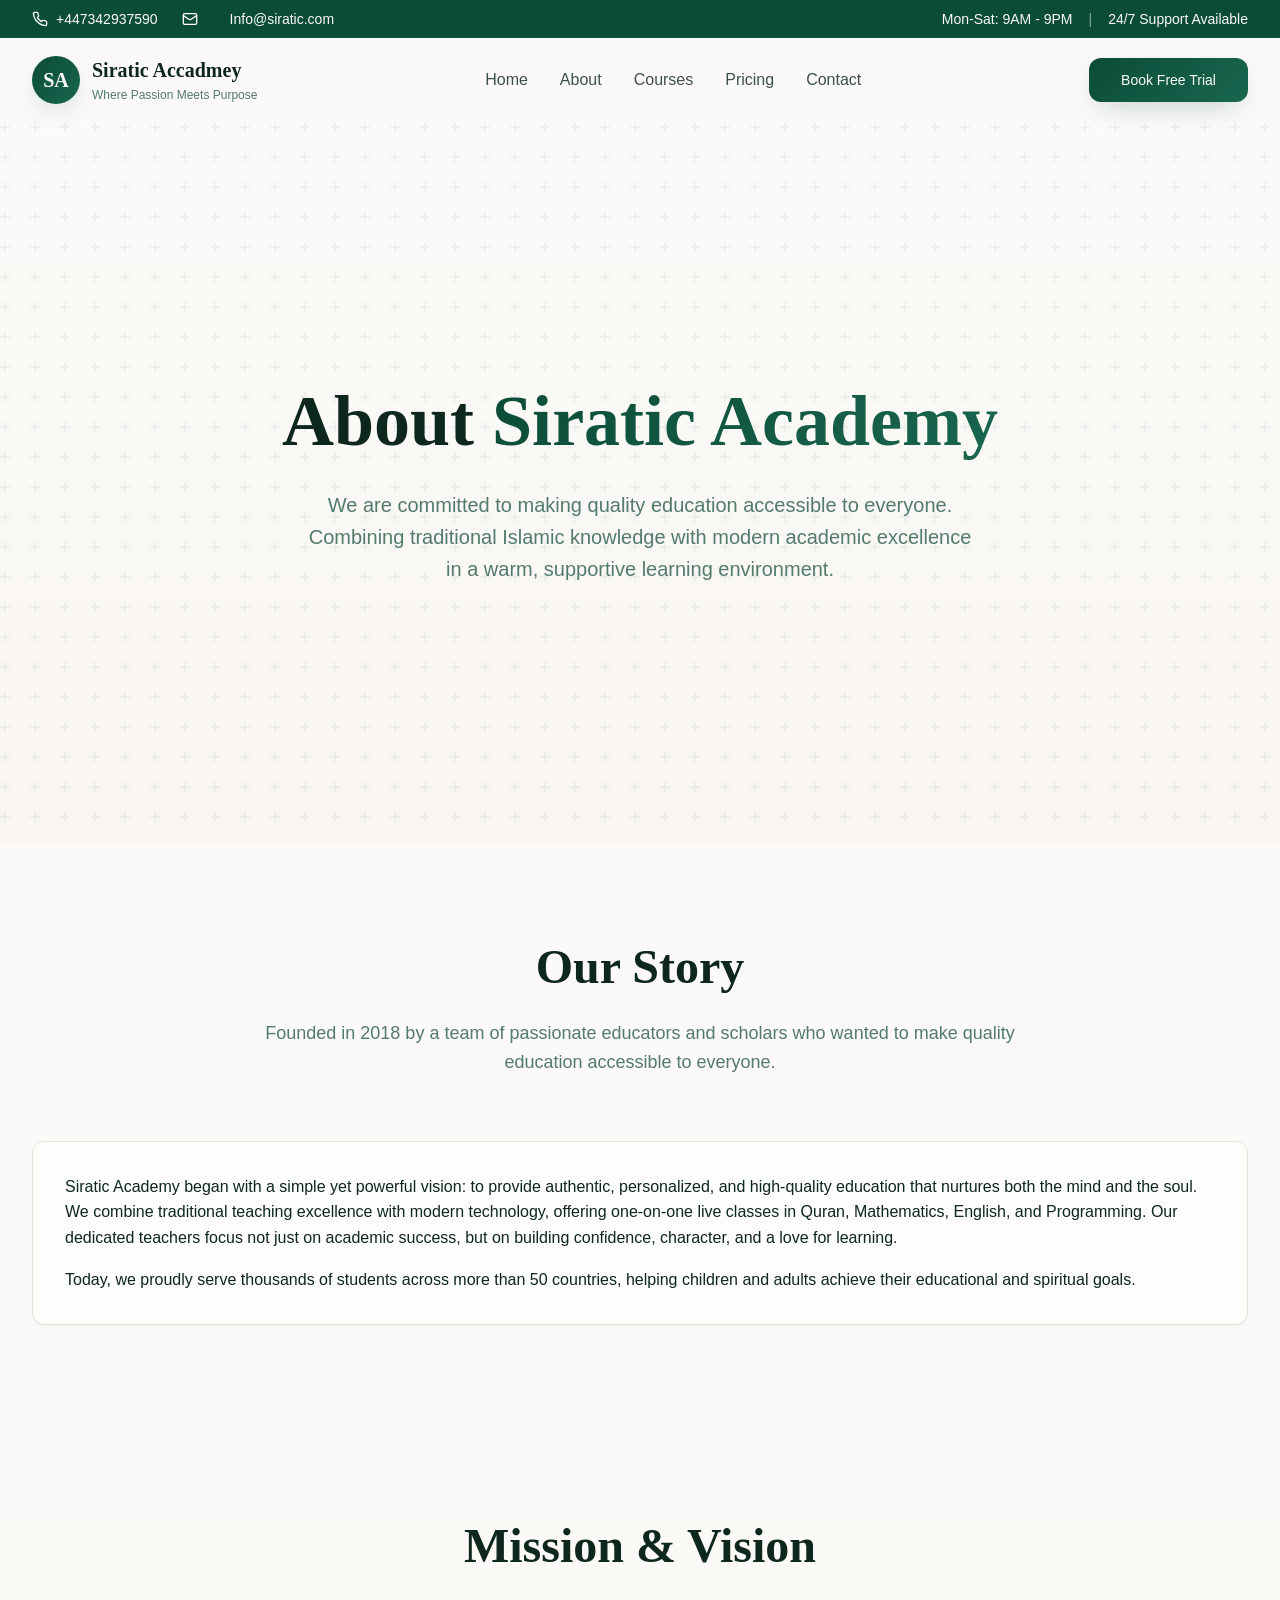
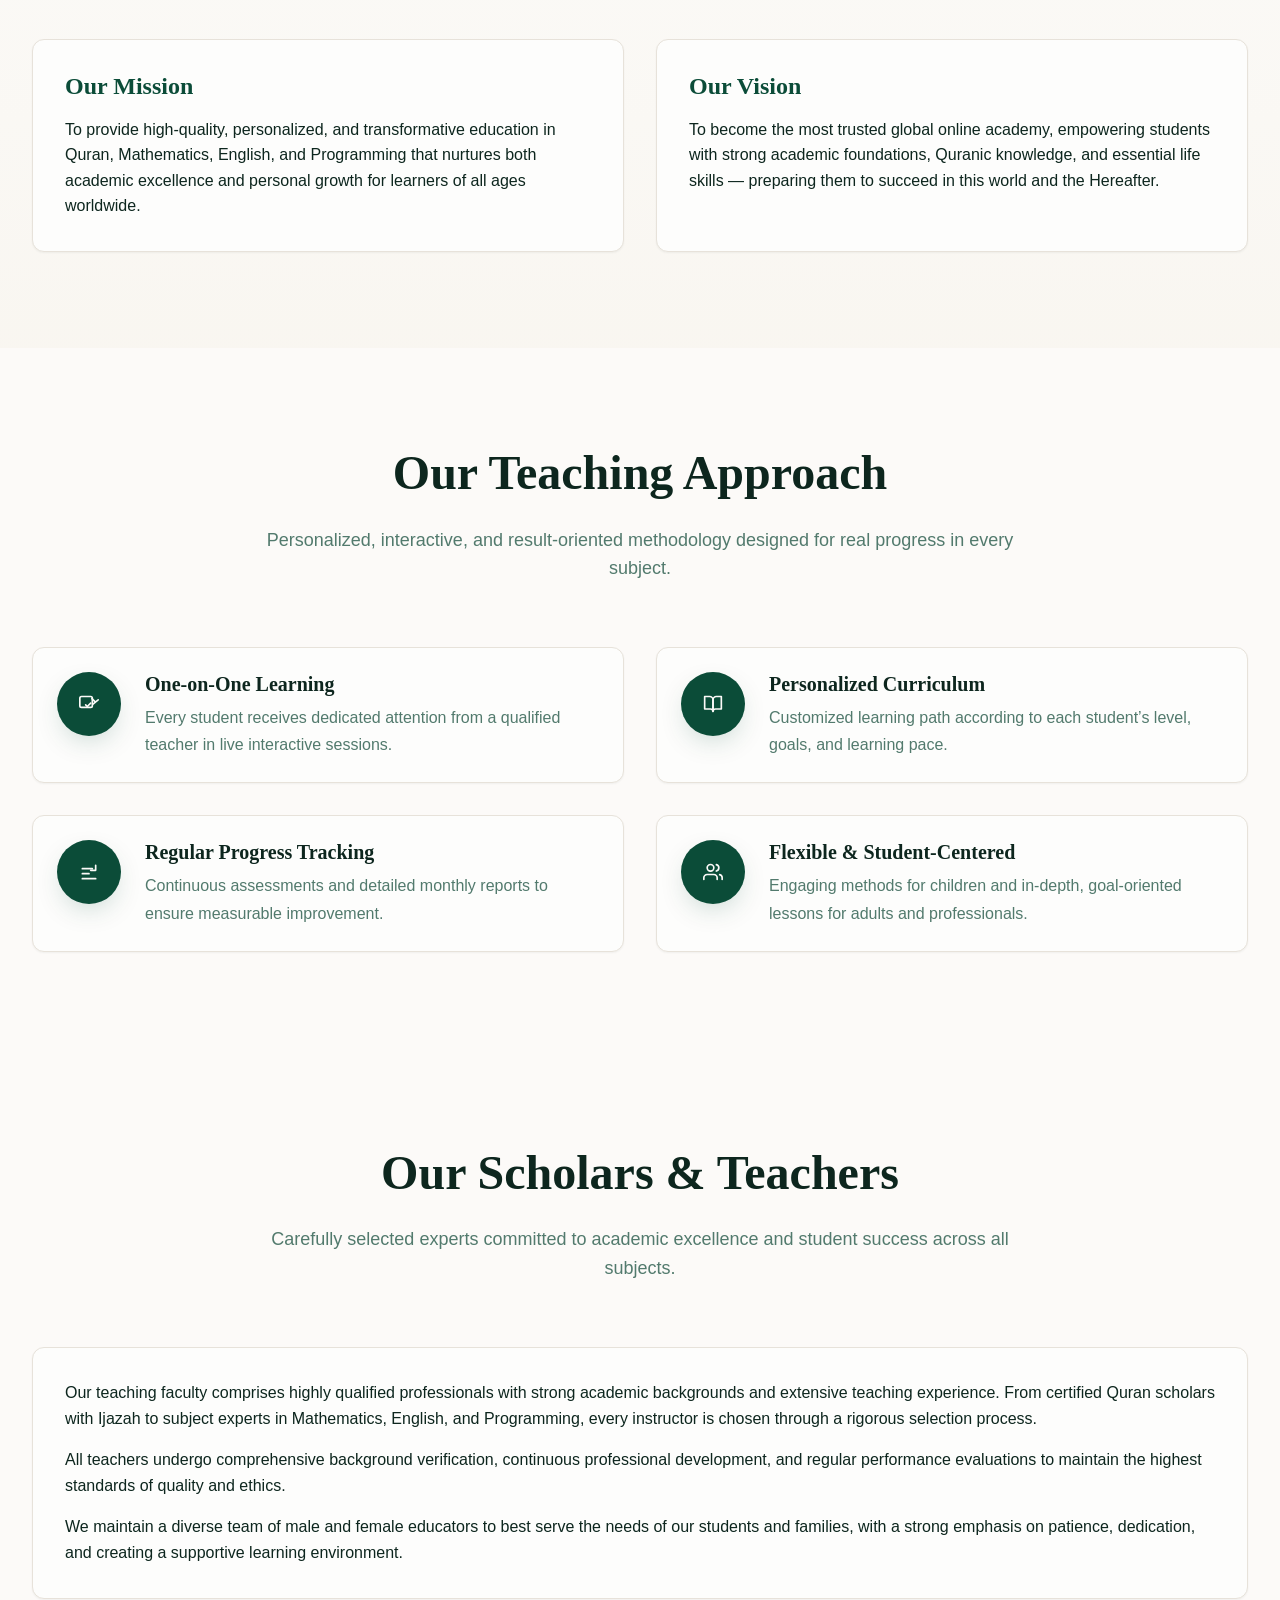
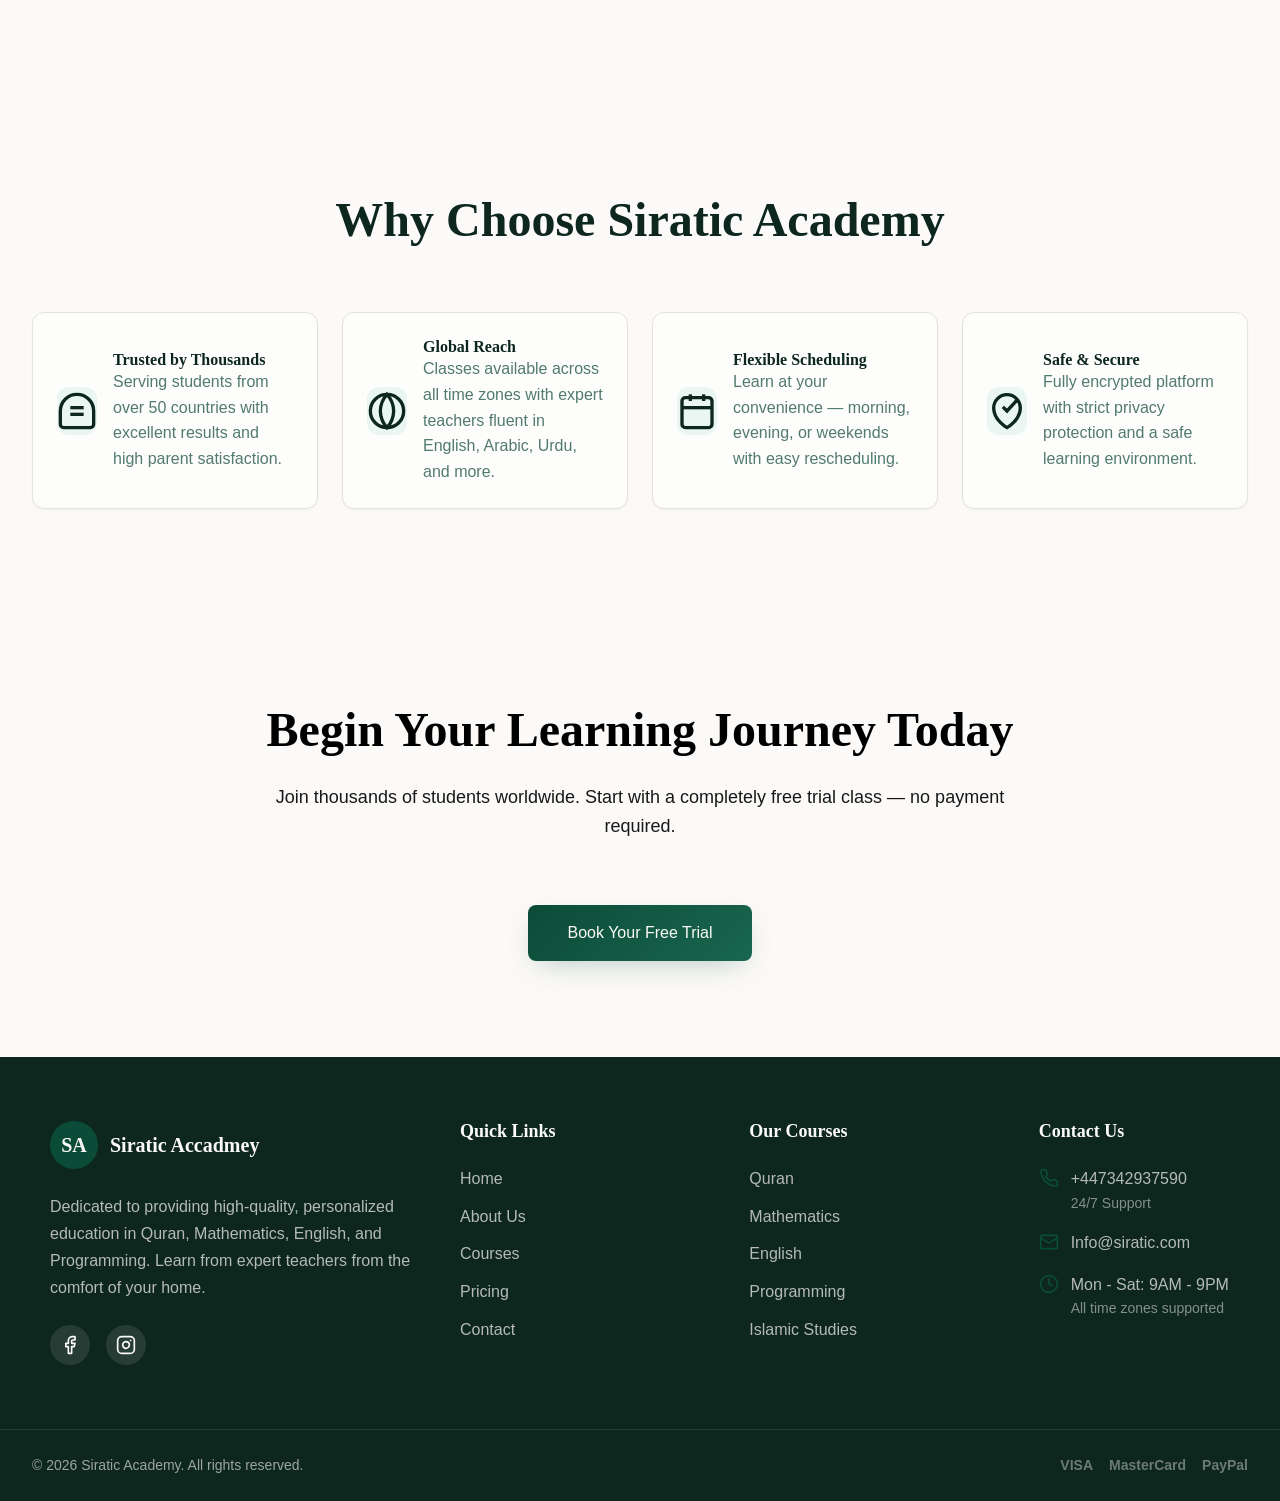
==== about.html @ cb0c3521 "Initial commit" ====
<!DOCTYPE html>
<html lang="en">

<head>
    <meta charset="UTF-8">
    <meta name="viewport" content="width=device-width, initial-scale=1.0">
    <title>About Us | Siratic Accadmey</title>
    <link rel="stylesheet" href="about.css">

    <!-- Google Fonts -->
    <link rel="preconnect" href="https://fonts.googleapis.com">
    <link rel="preconnect" href="https://fonts.gstatic.com" crossorigin>
    <link
        href="https://docs.google.com/forms/d/e/1FAIpQLSeA-UKHAkYyTyXwfdRo8a-2aaSMBLHVdf6XO2WjqPoiwn7AAw/viewform?usp=header"
        rel="stylesheet">
    <link rel="icon" href="assets/lo.png">



</head>

<body>
    <!-- =============================================
       TOP BAR
       ============================================= -->
    <div class="top-bar">
        <div class="container top-bar__inner">
            <div class="top-bar__contact">
                <a href="+447342937590" class="top-bar__link">
                    <svg xmlns="http://www.w3.org/2000/svg" width="16" height="16" viewBox="0 0 24 24" fill="none"
                        stroke="currentColor" stroke-width="2" stroke-linecap="round" stroke-linejoin="round">
                        <path
                            d="M22 16.92v3a2 2 0 0 1-2.18 2 19.79 19.79 0 0 1-8.63-3.07 19.5 19.5 0 0 1-6-6 19.79 19.79 0 0 1-3.07-8.67A2 2 0 0 1 4.11 2h3a2 2 0 0 1 2 1.72 12.84 12.84 0 0 0 .7 2.81 2 2 0 0 1-.45 2.11L8.09 9.91a16 16 0 0 0 6 6l1.27-1.27a2 2 0 0 1 2.11-.45 12.84 12.84 0 0 0 2.81.7A2 2 0 0 1 22 16.92z">
                        </path>
                    </svg>
                    <span>+447342937590</span>

                </a>
                <a href="mailto:info@quranacademy.com" class="top-bar__link">
                    <svg xmlns="http://www.w3.org/2000/svg" width="16" height="16" viewBox="0 0 24 24" fill="none"
                        stroke="currentColor" stroke-width="2" stroke-linecap="round" stroke-linejoin="round">
                        <rect width="20" height="16" x="2" y="4" rx="2"></rect>
                        <path d="m22 7-8.97 5.7a1.94 1.94 0 0 1-2.06 0L2 7"></path>
                    </svg>
                    <span><a href="">Info@siratic.com</span>
                </a>
            </div>
            <div class="top-bar__hours">
                <span>Mon-Sat: 9AM - 9PM</span>
                <span class="top-bar__divider">|</span>
                <span>24/7 Support Available</span>
            </div>
        </div>
    </div>
    <!-- =============================================
       HEADER / NAVIGATION
       ============================================= -->
    <header class="header">
        <div class="container header__inner">
            <!-- Logo -->
            <a href="#" class="header__logo">
                <div class="header__logo-icon">
                    <span>SA</span>
                </div>
                <div>
                    <span class="header__logo-text">Siratic Accadmey</span>
                    <p class="header__logo-tagline">Where Passion Meets Purpose

                    </p>
                </div>
            </a>

            <!-- Desktop Navigation -->
            <nav class="header__nav">
                <a href="index.html" class="header__nav-link">Home</a>
                <a href="about.html" class="header__nav-link">About</a>
                <a href="courses.html" class="header__nav-link">Courses</a>
                <!-- <a href="#teachers" class="header__nav-link">Teachers</a> -->
                <a href="pricing.html" class="header__nav-link">Pricing</a>
                <a href="contact.html" class="header__nav-link">Contact</a>
            </nav>

            <!-- CTA Buttons -->
            <div class="header__cta">

                <a href="https://docs.google.com/forms/d/e/1FAIpQLSeA-UKHAkYyTyXwfdRo8a-2aaSMBLHVdf6XO2WjqPoiwn7AAw/viewform?usp=dialog"
                    rel="stylesheet" class="btn btn--hero btn--lg">Book Free Trial</a>
               
            </div>

            <!-- Mobile Toggle -->
            <button class="header__mobile-toggle" aria-label="Toggle menu">
                <svg xmlns="http://www.w3.org/2000/svg" width="24" height="24" viewBox="0 0 24 24" fill="none"
                    stroke="currentColor" stroke-width="2" stroke-linecap="round" stroke-linejoin="round">
                    <line x1="4" x2="20" y1="12" y2="12"></line>
                    <line x1="4" x2="20" y1="6" y2="6"></line>
                    <line x1="4" x2="20" y1="18" y2="18"></line>
                </svg>
            </button>
        </div>

        <!-- Mobile Menu -->
        <div class="mobile-menu">
            <div class="container">
                <nav class="mobile-menu__nav">
                    <a href="#" class="mobile-menu__link">Home</a>
                    <a href="about.html" class="mobile-menu__link">About</a>
                    <a href="courses.html" class="mobile-menu__link">Courses</a>
                    <!-- <a href="teachers." class="mobile-menu__link">Teachers</a> -->
                    <a href="pricing.html" class="mobile-menu__link">Pricing</a>
                    <a href="contact.html" class="mobile-menu__link">Contact</a>
                </nav>
                <div class="mobile-menu__cta">
                    <!-- <a href="#about" class="btn btn--hero-outline btn--lg btn--full">How It Works</a>
                    <a href="#contact" class="btn btn--hero btn--lg btn--full">Book Free Trial</a> -->
                    <a href="https://docs.google.com/forms/d/e/1FAIpQLSeA-UKHAkYyTyXwfdRo8a-2aaSMBLHVdf6XO2WjqPoiwn7AAw/viewform?usp=dialog"
                        class="btn btn--hero btn--lg">Book Free Trial</a>

                </div>
            </div>
        </div>
    </header>
    <!-- Hero Section -->
    <section id="hero" class="animate-on-scroll">
        <div class="container">
            <div class="hero__content">
                <h1 class="hero__title" data-aos="fade-up" data-aos-duration="1200">
                    About <span data-aos="fade-up" data-aos-delay="300">Siratic Academy</span>
                </h1>
                <p class="hero__subtitle">
                    We are committed to making quality education accessible to everyone. Combining traditional Islamic
                    knowledge with modern academic excellence in a warm, supportive learning environment.
                </p>
            </div>
        </div>
    </section>

    <!-- Our Story -->
    <section id="our-story">
        <div class="container animate-on-scroll">
            <div class="section-header">
                <h2 class="section-header__title">Our Story</h2>
                <p class="section-header__desc">
                    Founded in 2018 by a team of passionate educators and scholars who wanted to make quality education
                    accessible to everyone.
                </p>
            </div>

            <div class="card">
                <p style="margin-bottom: 1rem;">
                    Siratic Academy began with a simple yet powerful vision: to provide authentic, personalized, and
                    high-quality education that nurtures both the mind and the soul.
                    We combine traditional teaching excellence with modern technology, offering one-on-one live classes
                    in Quran, Mathematics, English, and Programming.
                    Our dedicated teachers focus not just on academic success, but on building confidence, character,
                    and a love for learning.
                </p>
                <p>
                    Today, we proudly serve thousands of students across more than 50 countries, helping children and
                    adults achieve their educational and spiritual goals.
                </p>
            </div>
        </div>
    </section>

    <!-- Mission & Vision -->
    <section id="mission-vision">
        <div class="container animate-on-scroll">
            <div class="section-header">
                <h2 class="section-header__title">Mission & Vision</h2>
            </div>
            <div class="split-layout">

                <div class="card">
                    <h3 style="font-size: 1.5rem; margin-bottom: 1rem; color: var(--primary);">Our Mission</h3>
                    <p>
                        To provide high-quality, personalized, and transformative education in Quran, Mathematics,
                        English, and Programming that nurtures both academic excellence and personal growth for learners
                        of all ages worldwide.
                    </p>
                </div>

                <div class="card">
                    <h3 style="font-size: 1.5rem; margin-bottom: 1rem; color: var(--primary);">Our Vision</h3>
                    <p>
                        To become the most trusted global online academy, empowering students with strong academic
                        foundations, Quranic knowledge, and essential life skills — preparing them to succeed in this
                        world and the Hereafter.
                    </p>
                </div>

            </div>
        </div>
    </section>

    <!-- Teaching Approach -->
    <section id="teaching-approach">
        <div class="container animate-on-scroll">
            <div class="section-header">
                <h2 class="section-header__title">Our Teaching Approach</h2>
                <p class="section-header__desc">
                    Personalized, interactive, and result-oriented methodology designed for real progress in every
                    subject.
                </p>
            </div>

            <div class="feature-list">

                <div class="feature-item animate-on-scroll">
                    <div class="feature-item__icon">
                        <svg xmlns="http://www.w3.org/2000/svg" width="28" height="28" viewBox="0 0 24 24" fill="none"
                            stroke="currentColor" stroke-width="2" stroke-linecap="round" stroke-linejoin="round">
                            <path d="M23 7 16.8 12.2"></path>
                            <path d="M15.5 5.5 19.5 9.5"></path>
                            <rect x="1" y="3" width="15" height="13" rx="2" ry="2"></rect>
                            <path d="m8 13 2 2 4-4"></path>
                        </svg>
                    </div>
                    <div class="feature-item__content">
                        <h4>One-on-One Learning</h4>
                        <p>Every student receives dedicated attention from a qualified teacher in live interactive
                            sessions.</p>
                    </div>
                </div>

                <div class="feature-item animate-on-scroll">
                    <div class="feature-item__icon">
                        <svg xmlns="http://www.w3.org/2000/svg" width="28" height="28" viewBox="0 0 24 24" fill="none"
                            stroke="currentColor" stroke-width="2" stroke-linecap="round" stroke-linejoin="round">
                            <path d="M2 3h6a4 4 0 0 1 4 4v14a3 3 0 0 0-3-3H2z"></path>
                            <path d="M22 3h-6a4 4 0 0 0-4 4v14a3 3 0 0 1 3-3h7z"></path>
                        </svg>
                    </div>
                    <div class="feature-item__content">
                        <h4>Personalized Curriculum</h4>
                        <p>Customized learning path according to each student’s level, goals, and learning pace.</p>
                    </div>
                </div>

                <div class="feature-item animate-on-scroll">
                    <div class="feature-item__icon">
                        <svg xmlns="http://www.w3.org/2000/svg" width="28" height="28" viewBox="0 0 24 24" fill="none"
                            stroke="currentColor" stroke-width="2" stroke-linecap="round" stroke-linejoin="round">
                            <line x1="4" y1="20" x2="20" y2="20"></line>
                            <line x1="4" y1="14" x2="12" y2="14"></line>
                            <line x1="4" y1="8" x2="16" y2="8"></line>
                            <polyline points="20 4 20 10 14 10"></polyline>
                        </svg>
                    </div>
                    <div class="feature-item__content">
                        <h4>Regular Progress Tracking</h4>
                        <p>Continuous assessments and detailed monthly reports to ensure measurable improvement.</p>
                    </div>
                </div>

                <div class="feature-item animate-on-scroll">
                    <div class="feature-item__icon">
                        <svg xmlns="http://www.w3.org/2000/svg" width="28" height="28" viewBox="0 0 24 24" fill="none"
                            stroke="currentColor" stroke-width="2" stroke-linecap="round" stroke-linejoin="round">
                            <path d="M17 21v-2a4 4 0 0 0-4-4H5a4 4 0 0 0-4 4v2"></path>
                            <circle cx="9" cy="7" r="4"></circle>
                            <path d="M23 21v-2a4 4 0 0 0-3-3.87"></path>
                            <path d="M16 3.13a4 4 0 0 1 0 7.75"></path>
                        </svg>
                    </div>
                    <div class="feature-item__content">
                        <h4>Flexible & Student-Centered</h4>
                        <p>Engaging methods for children and in-depth, goal-oriented lessons for adults and
                            professionals.</p>
                    </div>
                </div>

            </div>
        </div>
    </section>

    <!-- Scholars & Teachers -->
    <section id="scholars">
        <div class="container animate-on-scroll">
            <div class="section-header">
                <h2 class="section-header__title">Our Scholars & Teachers</h2>
                <p class="section-header__desc">
                    Carefully selected experts committed to academic excellence and student success across all subjects.
                </p>
            </div>

            <div class="card">
                <p style="margin-bottom: 1rem;">
                    Our teaching faculty comprises highly qualified professionals with strong academic backgrounds and
                    extensive teaching experience.
                    From certified Quran scholars with Ijazah to subject experts in Mathematics, English, and
                    Programming, every instructor is chosen through a rigorous selection process.
                </p>
                <p style="margin-bottom: 1rem;">
                    All teachers undergo comprehensive background verification, continuous professional development, and
                    regular performance evaluations to maintain the highest standards of quality and ethics.
                </p>
                <p>
                    We maintain a diverse team of male and female educators to best serve the needs of our students and
                    families, with a strong emphasis on patience, dedication, and creating a supportive learning
                    environment.
                </p>
            </div>
        </div>
    </section>

    <!-- Why Choose Us -->
    <section id="why-choose">
        <div class="container animate-on-scroll">
            <div class="section-header">
                <h2 class="section-header__title">Why Choose Siratic Academy</h2>
            </div>

            <div class="badges-grid">

                <div class="badge-item">
                    <div class="badge-item__icon">
                        <svg xmlns="http://www.w3.org/2000/svg" viewBox="0 0 24 24" fill="none" stroke="currentColor"
                            stroke-width="2">
                            <path d="M12 2a10 10 0 0 1 10 10v8a2 2 0 0 1-2 2H4a2 2 0 0 1-2-2v-8a10 10 0 0 1 10-10z">
                            </path>
                            <path d="M8 10h8"></path>
                            <path d="M8 14h8"></path>
                        </svg>
                    </div>
                    <div>
                        <h4>Trusted by Thousands</h4>
                        <p style="color: var(--muted-foreground);">Serving students from over 50 countries with
                            excellent results and high parent satisfaction.</p>
                    </div>
                </div>

                <div class="badge-item">
                    <div class="badge-item__icon">
                        <svg xmlns="http://www.w3.org/2000/svg" viewBox="0 0 24 24" fill="none" stroke="currentColor"
                            stroke-width="2">
                            <circle cx="12" cy="12" r="10"></circle>
                            <path
                                d="M12 2a15.3 15.3 0 0 1 4 10 15.3 15.3 0 0 1-4 10 15.3 15.3 0 0 1-4-10 15.3 15.3 0 0 1 4-10z">
                            </path>
                        </svg>
                    </div>
                    <div>
                        <h4>Global Reach</h4>
                        <p style="color: var(--muted-foreground);">Classes available across all time zones with expert
                            teachers fluent in English, Arabic, Urdu, and more.</p>
                    </div>
                </div>

                <div class="badge-item">
                    <div class="badge-item__icon">
                        <svg xmlns="http://www.w3.org/2000/svg" viewBox="0 0 24 24" fill="none" stroke="currentColor"
                            stroke-width="2">
                            <rect x="3" y="4" width="18" height="18" rx="2" ry="2"></rect>
                            <line x1="16" y1="2" x2="16" y2="6"></line>
                            <line x1="8" y1="2" x2="8" y2="6"></line>
                            <line x1="3" y1="10" x2="21" y2="10"></line>
                        </svg>
                    </div>
                    <div>
                        <h4>Flexible Scheduling</h4>
                        <p style="color: var(--muted-foreground);">Learn at your convenience — morning, evening, or
                            weekends with easy rescheduling.</p>
                    </div>
                </div>

                <div class="badge-item">
                    <div class="badge-item__icon">
                        <svg xmlns="http://www.w3.org/2000/svg" viewBox="0 0 24 24" fill="none" stroke="currentColor"
                            stroke-width="2">
                            <path d="M12 22s8-4.5 8-11.8A8 8 0 1 0 4 10.2C4 17.5 12 22 12 22z"></path>
                            <path d="M9.5 9.5 12 12l6-6.5"></path>
                        </svg>
                    </div>
                    <div>
                        <h4>Safe & Secure</h4>
                        <p style="color: var(--muted-foreground);">Fully encrypted platform with strict privacy
                            protection and a safe learning environment.</p>
                    </div>
                </div>

            </div>
        </div>
    </section>

    <!-- Call to Action -->
    <section id="cta">
        <div class="container animate-on-scroll">
            <div class="section-header">
                <h2 class="section-header__title">Begin Your Learning Journey Today</h2>
                <p class="section-header__desc">
                    Join thousands of students worldwide. Start with a completely free trial class — no payment
                    required.
                </p>
            </div>
            <button class="btn btn--xl" onclick="window.location.href='https://docs.google.com/forms/d/e/1FAIpQLSeA-UKHAkYyTyXwfdRo8a-2aaSMBLHVdf6XO2WjqPoiwn7AAw/viewform'">
                Book Your Free Trial
            </button>
        </div>
    </section>
    <footer class="footer">
        <div class="container footer__main">
            <div class="footer__grid">
                <!-- Brand column -->
                <div>
                    <div class="footer__logo">
                        <div class="footer__logo-icon">
                            <span>SA</span>
                        </div>
                        <span class="footer__logo-text">Siratic Accadmey</span>
                    </div>
                    <p class="footer__about">Dedicated to providing high-quality, personalized education in Quran,
                        Mathematics,
                        English, and Programming. Learn from expert teachers from the comfort of your home.</p>
                    <div class="footer__social">
                        <a href="https://www.facebook.com/share/1FuxYtHKMA/?mibextid=wwXIfr" class="footer__social-link"
                            aria-label="Facebook">
                            <svg xmlns="http://www.w3.org/2000/svg" width="20" height="20" viewBox="0 0 24 24"
                                fill="none" stroke="currentColor" stroke-width="2" stroke-linecap="round"
                                stroke-linejoin="round">
                                <path d="M18 2h-3a5 5 0 0 0-5 5v3H7v4h3v8h4v-8h3l1-4h-4V7a1 1 0 0 1 1-1h3z"></path>
                            </svg>
                        </a>
                        <a href="https://www.instagram.com/islamichub_20?igsh=azFhejZ5dzJvb2xw"
                            class="footer__social-link" aria-label="Instagram">
                            <svg xmlns="http://www.w3.org/2000/svg" width="20" height="20" viewBox="0 0 24 24"
                                fill="none" stroke="currentColor" stroke-width="2" stroke-linecap="round"
                                stroke-linejoin="round">
                                <rect width="20" height="20" x="2" y="2" rx="5" ry="5"></rect>
                                <path d="M16 11.37A4 4 0 1 1 12.63 8 4 4 0 0 1 16 11.37z"></path>
                                <line x1="17.5" x2="17.51" y1="6.5" y2="6.5"></line>
                            </svg>
                        </a>
                    </div>
                </div>

                <!-- Quick Links -->
                <div>
                    <h4 class="footer__heading">Quick Links</h4>
                    <nav class="footer__links">
                        <a href="#" class="footer__link">Home</a>
                        <a href="#about" class="footer__link">About Us</a>
                        <a href="#courses" class="footer__link">Courses</a>
                        <!-- <a href="#teachers" class="footer__link">Teachers</a> -->
                        <a href="#pricing" class="footer__link">Pricing</a>
                        <a href="#contact" class="footer__link">Contact</a>
                    </nav>
                </div>

                <!-- Courses -->
                <div>
                    <h4 class="footer__heading">Our Courses</h4>
                    <nav class="footer__links">
                        <a href="#courses" class="footer__link">Quran</a>
                        <a href="#courses" class="footer__link">Mathematics</a>
                        <a href="#courses" class="footer__link">English</a>
                        <a href="#courses" class="footer__link">Programming</a>
                        <a href="#courses" class="footer__link">Islamic Studies</a>
                    </nav>
                </div>

                <!-- Contact -->
                <div>
                    <h4 class="footer__heading">Contact Us</h4>
                    <div class="footer__contact-item">
                        <svg xmlns="http://www.w3.org/2000/svg" width="20" height="20" viewBox="0 0 24 24" fill="none"
                            stroke="currentColor" stroke-width="2" stroke-linecap="round" stroke-linejoin="round">
                            <path
                                d="M22 16.92v3a2 2 0 0 1-2.18 2 19.79 19.79 0 0 1-8.63-3.07 19.5 19.5 0 0 1-6-6 19.79 19.79 0 0 1-3.07-8.67A2 2 0 0 1 4.11 2h3a2 2 0 0 1 2 1.72 12.84 12.84 0 0 0 .7 2.81 2 2 0 0 1-.45 2.11L8.09 9.91a16 16 0 0 0 6 6l1.27-1.27a2 2 0 0 1 2.11-.45 12.84 12.84 0 0 0 2.81.7A2 2 0 0 1 22 16.92z">
                            </path>
                        </svg>
                        <div>
                            <p class="footer__contact-text">+447342937590</p>
                            <p class="footer__contact-label">24/7 Support</p>
                        </div>
                    </div>
                    <div class="footer__contact-item">
                        <svg xmlns="http://www.w3.org/2000/svg" width="20" height="20" viewBox="0 0 24 24" fill="none"
                            stroke="currentColor" stroke-width="2" stroke-linecap="round" stroke-linejoin="round">
                            <rect width="20" height="16" x="2" y="4" rx="2"></rect>
                            <path d="m22 7-8.97 5.7a1.94 1.94 0 0 1-2.06 0L2 7"></path>
                        </svg>
                        <div>
                            <p class="footer__contact-text">Info@siratic.com</p>
                        </div>
                    </div>
                    <div class="footer__contact-item">
                        <svg xmlns="http://www.w3.org/2000/svg" width="20" height="20" viewBox="0 0 24 24" fill="none"
                            stroke="currentColor" stroke-width="2" stroke-linecap="round" stroke-linejoin="round">
                            <circle cx="12" cy="12" r="10"></circle>
                            <polyline points="12 6 12 12 16 14"></polyline>
                        </svg>
                        <div>
                            <p class="footer__contact-text">Mon - Sat: 9AM - 9PM</p>
                            <p class="footer__contact-label">All time zones supported</p>
                        </div>
                    </div>
                </div>
            </div>
        </div>

        <!-- Bottom bar -->
        <div class="footer__bottom">
            <div class="container footer__bottom-inner">
                <p class="footer__copyright">© 2026 Siratic Academy. All rights reserved.</p>
                <!-- <div class="footer__legal">
          <a href="#" class="footer__legal-link">Privacy Policy</a>
          <a href="#" class="footer__legal-link">Terms of Service</a>
          <a href="#" class="footer__legal-link">Refund Policy</a>
          <a href="#" class="footer__legal-link">Cookie Policy</a>
        </div> -->
                <div class="footer__payments">
                    <span>VISA</span>
                    <span>MasterCard</span>
                    <span>PayPal</span>
                </div>
            </div>
        </div>
    </footer>

    <script>
        // Reusing the same scroll animation logic from homepage
        document.addEventListener('DOMContentLoaded', () => {
            const animatedElements = document.querySelectorAll('.animate-on-scroll');

            const observer = new IntersectionObserver((entries) => {
                entries.forEach(entry => {
                    if (entry.isIntersecting) {
                        entry.target.classList.add('visible');
                        observer.unobserve(entry.target);
                    }
                });
            }, {
                threshold: 0.1,
                rootMargin: '0px 0px -50px 0px'
            });

            animatedElements.forEach(el => observer.observe(el));
        });


    </script>
</body>

</html>
---- about.css ----
/* =============================================
           REUSING THE EXACT DESIGN SYSTEM FROM HOMEPAGE
           ============================================= */
        :root {
            /* Base colors */
            --background: hsl(40, 33%, 98%);
            --foreground: hsl(160, 50%, 10%);

            /* Card surfaces */
            --card: hsl(40, 33%, 99%);
            --card-foreground: hsl(160, 50%, 10%);

            /* Primary - Deep Emerald Green */
            --primary: hsl(162, 75%, 17%);
            --primary-foreground: hsl(40, 33%, 98%);

            /* Secondary - Muted Gold */
            --secondary: hsl(43, 52%, 54%);
            --secondary-foreground: hsl(160, 50%, 10%);

            /* Muted surfaces */
            --muted: hsl(40, 20%, 94%);
            --muted-foreground: hsl(160, 20%, 40%);

            /* Accent - Light emerald */
            --accent: hsl(162, 40%, 94%);
            --accent-foreground: hsl(162, 75%, 17%);

            /* Borders */
            --border: hsl(40, 20%, 88%);

            /* Gradients */
            --gradient-hero: linear-gradient(135deg, hsl(162, 75%, 17%) 0%, hsl(162, 60%, 25%) 100%);
            --gradient-gold: linear-gradient(135deg, hsl(43, 52%, 54%) 0%, hsl(43, 45%, 45%) 100%);
            --gradient-subtle: linear-gradient(180deg, hsl(40, 33%, 98%) 0%, hsl(40, 40%, 96%) 100%);

            /* Shadows */
            --shadow-sm: 0 1px 2px 0 hsla(160, 50%, 10%, 0.05);
            --shadow-md: 0 4px 6px -1px hsla(160, 50%, 10%, 0.1), 0 2px 4px -2px hsla(160, 50%, 10%, 0.1);
            --shadow-lg: 0 10px 15px -3px hsla(160, 50%, 10%, 0.1), 0 4px 6px -4px hsla(160, 50%, 10%, 0.1);
            --shadow-xl: 0 20px 25px -5px hsla(160, 50%, 10%, 0.1), 0 8px 10px -6px hsla(160, 50%, 10%, 0.1);
            --shadow-emerald: 0 10px 30px -10px hsla(162, 75%, 17%, 0.3);

            /* Typography */
            --font-heading: 'Playfair Display', serif;
            --font-body: 'Inter', sans-serif;

            /* Spacing */
            --radius: 0.75rem;
            --container-max: 1400px;
            --container-padding: 2rem;
        }

        *,
        *::before,
        *::after {
            box-sizing: border-box;
            margin: 0;
            padding: 0;
        }

        html {
            scroll-behavior: smooth;
        }

        body {
            font-family: var(--font-body);
            background-color: var(--background);
            color: var(--foreground);
            line-height: 1.6;
        }

        h1,
        h2,
        h3,
        h4 {
            font-family: var(--font-heading);
            line-height: 1.2;
            color: var(--foreground);
        }

        .container {
            max-width: var(--container-max);
            margin: 0 auto;
            padding: 0 var(--container-padding);
        }

        .section-header {
            text-align: center;
            max-width: 48rem;
            margin: 0 auto 4rem;
        }

        .section-header__title {
            font-size: clamp(1.875rem, 4vw, 3rem);
            font-weight: 700;
            margin-bottom: 1.5rem;
            /* color: black; */
        }

        .section-header__desc {
            font-size: 1.125rem;
            color: var(--muted-foreground);
        }

        /* Buttons - matching homepage */
        .btn {
            display: inline-flex;
            align-items: center;
            justify-content: center;
            gap: 0.5rem;
            white-space: nowrap;
            border-radius: var(--radius);
            font-weight: 500;
            transition: all 0.3s ease;
            cursor: pointer;
            border: none;
        }

        .btn--xl {
            height: 3.5rem;
            padding: 0 2.5rem;
            font-size: 1rem;
            background: var(--gradient-hero);
            color: var(--primary-foreground);
            box-shadow: var(--shadow-emerald);
        }

        .btn--xl:hover {
            box-shadow: var(--shadow-lg);
            transform: scale(1.02);
        }

        /* Cards */
        .card {
            background: var(--card);
            border-radius: var(--radius);
            padding: 2rem;
            box-shadow: var(--shadow-sm);
            border: 1px solid var(--border);
            transition: all 0.3s ease;
        }

        .card:hover {
            box-shadow: var(--shadow-lg);
        }

        /* Animations */
        .animate-on-scroll {
            opacity: 0;
            transform: translateY(30px);
            transition: opacity 0.8s ease-out, transform 0.8s ease-out;
        }

        .animate-on-scroll.visible {
            opacity: 1;
            transform: translateY(0);
        }

        /* =============================================
           PAGE-SPECIFIC STYLES
           ============================================= */

        /* Hero */
        #hero {
            position: relative;
            min-height: 80vh;
            display: flex;
            align-items: center;
            background: var(--gradient-subtle);
            overflow: hidden;
        }

        #hero::before {
            content: '';
            position: absolute;
            inset: 0;
            background-image: url("data:image/svg+xml,%3Csvg width='60' height='60' viewBox='0 0 60 60' xmlns='http://www.w3.org/2000/svg'%3E%3Cg fill='none' fill-rule='evenodd'%3E%3Cg fill='%230B4D3C' fill-opacity='0.05'%3E%3Cpath d='M36 34v-4h-2v4h-4v2h4v4h2v-4h4v-2h-4zm0-30V0h-2v4h-4v2h4v4h2V6h4V4h-4zM6 34v-4H4v4H0v2h4v4h2v-4h4v-2H6zM6 4V0H4v4H0v2h4v4h2V6h4V4H6z'/%3E%3C/g%3E%3C/g%3E%3C/svg%3E");
        }

        .hero__content {
            position: relative;
            z-index: 2;
            text-align: center;
        }

        .hero__title {
            font-size: clamp(2.5rem, 6vw, 4.5rem);
            font-weight: 700;
            margin-bottom: 1.5rem;
        }

        .hero__title span {
            background: var(--gradient-hero);
            -webkit-background-clip: text;
            -webkit-text-fill-color: transparent;
            background-clip: text;
        }

        .hero__subtitle {
            font-size: 1.25rem;
            color: var(--muted-foreground);
            max-width: 42rem;
            margin: 0 auto;
        }

        /* Sections */
        section {
            padding: 6rem 0;
        }

        #our-story,
        #teaching-approach,
        #scholars,
        #why-choose {
            background: var(--background);
        }

        #mission-vision {
            background: var(--gradient-subtle);
        }

        /* Split Layout */
        .split-layout {
            display: grid;
            grid-template-columns: repeat(auto-fit, minmax(320px, 1fr));
            gap: 2rem;
        }

        /* Feature List */
        .feature-list {
            display: grid;
            gap: 1.5rem;
        }

        .feature-item {
            display: flex;
            align-items: flex-start;
            gap: 1rem;
        }

        .feature-item__icon {
            width: 2.5rem;
            height: 2.5rem;
            background: var(--accent);
            border-radius: 50%;
            display: flex;
            align-items: center;
            justify-content: center;
            flex-shrink: 0;
        }

     .feature-item__icon svg {
    width: 1.25rem;
    height: 1.25rem;
    color: var(--primary-foreground); /* white icon */
    stroke: currentColor; /* ensure stroke follows color */
}

        /* Badges Grid */
        .badges-grid {
            display: grid;
            grid-template-columns: repeat(auto-fit, minmax(280px, 1fr));
            gap: 1.5rem;
        }

        .badge-item {
            display: flex;
            align-items: center;
            gap: 1rem;
            padding: 1.5rem;
            background: var(--card);
            border-radius: var(--radius);
            box-shadow: var(--shadow-sm);
            border: 1px solid var(--border);
        }

        .badge-item__icon {
            width: rem;
            height: 3rem;
            background: var(--accent);
            border-radius: 0.75rem;
            display: flex;
            align-items: center;
            justify-content: center;
        }

        .badge-item__icon svg {
            width: 2.5rem;
            height: 2.5rem;
            color: var(--font-heading);
        }

        /* CTA Section */
        #cta {
            /* background: var(--gradient-hero); */
            color: var(--primary-foreground);
            text-align: center;
        }

        #cta .section-header__title,
        #cta .section-header__desc {
            color:black;
        }

        #cta .section-header__desc {
            opacity: 0.9;
        }

        /* =============================================
   2. RESET & BASE STYLES
   ============================================= */
        *,
        *::before,
        *::after {
            box-sizing: border-box;
            margin: 0;
            padding: 0;
        }

        html {
            scroll-behavior: smooth;
        }

        body {
            font-family: var(--font-body);
            background-color: var(--background);
            color: var(--foreground);
            line-height: 1.6;
            -webkit-font-smoothing: antialiased;
            -moz-osx-font-smoothing: grayscale;
        }

        h1,
        h2,
        h3,
        h4,
        h5,
        h6 {
            font-family: var(--font-heading);
            line-height: 1.2;
        }

        a {
            text-decoration: none;
            color: inherit;
        }

        ul {
            list-style: none;
        }

        img {
            max-width: 100%;
            height: auto;
            display: block;
        }

        button {
            font-family: inherit;
            cursor: pointer;
            border: none;
            background: none;
        }

        input,
        select,
        textarea {
            font-family: inherit;
            font-size: inherit;
        }

        /* =============================================
   3. UTILITY CLASSES
   ============================================= */
        .container {
            max-width: var(--container-max);
            margin: 0 auto;
            padding: 0 var(--container-padding);
        }

        .sr-only {
            position: absolute;
            width: 1px;
            height: 1px;
            padding: 0;
            margin: -1px;
            overflow: hidden;
            clip: rect(0, 0, 0, 0);
            white-space: nowrap;
            border: 0;
        }

        /* =============================================
   4. BUTTONS
   ============================================= */
        .btn {
            display: inline-flex;
            align-items: center;
            justify-content: center;
            gap: 0.5rem;
            white-space: nowrap;
            border-radius: var(--radius);
            font-size: 0.875rem;
            font-weight: 500;
            font-family: var(--font-body);
            transition: all 0.3s ease;
            cursor: pointer;
            border: none;
        }

        .btn:focus-visible {
            outline: 2px solid var(--primary);
            outline-offset: 2px;
        }

        .btn--default {
            height: 2.5rem;
            padding: 0 1rem;
        }

        .btn--lg {
            height: 2.75rem;
            padding: 0 2rem;
        }

        .btn--xl {
            height: 3.5rem;
            padding: 0 2.5rem;
            font-size: 1rem;
            border-radius: 0.5rem;
        }

        .btn--hero {
            background: var(--gradient-hero);
            color: var(--primary-foreground);
            box-shadow: var(--shadow-emerald);
        }

        .btn--hero:hover {
            box-shadow: var(--shadow-lg);
            transform: scale(1.02);
        }

        .btn--hero:active {
            transform: scale(0.98);
        }

        .btn--hero-outline {
            border: 2px solid var(--primary);
            background: transparent;
            color: var(--primary);
        }

        .btn--hero-outline:hover {
            background: var(--primary);
            color: var(--primary-foreground);
        }

        .btn--subtle {
            background: var(--accent);
            color: var(--accent-foreground);
        }

        .btn--subtle:hover {
            background: hsla(162, 40%, 94%, 0.8);
        }

        .btn--full {
            width: 100%;
        }

        .btn svg {
            width: 1rem;
            height: 1rem;
        }

        .btn--xl svg {
            width: 1.25rem;
            height: 1.25rem;
        }

        /* =============================================
   5. TOP BAR
   ============================================= */
        .top-bar {
            background: var(--primary);
            color: var(--primary-foreground);
            padding: 0.5rem 0;
            font-size: 0.875rem;
        }

        .top-bar__inner {
            display: flex;
            justify-content: space-between;
            align-items: center;
        }

        .top-bar__contact {
            display: flex;
            align-items: center;
            gap: 1.5rem;
        }

        .top-bar__link {
            display: flex;
            align-items: center;
            gap: 0.5rem;
            transition: opacity 0.2s;
        }

        .top-bar__link:hover {
            opacity: 0.8;
        }

        .top-bar__link svg {
            width: 1rem;
            height: 1rem;
        }

        .top-bar__hours {
            display: flex;
            align-items: center;
            gap: 1rem;
            font-size: 0.875rem;
        }

        .top-bar__divider {
            opacity: 0.5;
        }

        @media (max-width: 768px) {
            .top-bar {
                display: none;
            }
        }

        /* =============================================
   6. HEADER / NAVIGATION
   ============================================= */
        .header {
  position: sticky;
  top: 0;
  z-index: 100;
  transition: all 0.3s ease;
  padding: 1rem 0;
  background: transparent;
  background: hsla(40, 33%, 98%, 0.95);

}

.header--scrolled {
  background: hsla(40, 33%, 98%, 0.95);
  backdrop-filter: blur(12px);
  box-shadow: var(--shadow-md);
  padding: 0.75rem 0;
  background: hsla(40, 33%, 98%, 0.95);

}

.header__inner {
  display: flex;
  align-items: center;
  justify-content: space-between;
  background: hsla(40, 33%, 98%, 0.95);
}


.header__logo {
  display: flex;
  align-items: center;
  gap: 0.75rem;
}

.header__logo-icon {
  width: 3rem;
  height: 3rem;
  background: var(--gradient-hero);
  border-radius: 50%;
  display: flex;
  align-items: center;
  justify-content: center;
  box-shadow: var(--shadow-emerald);
}

.header__logo-icon span {
  color: var(--primary-foreground);
  font-family: var(--font-heading);
  font-size: 1.25rem;
  font-weight: 700;
}

.header__logo-text {
  font-family: var(--font-heading);
  font-size: 1.25rem;
  font-weight: 600;
  color: var(--foreground);
}

.header__logo-tagline {
  font-size: 0.75rem;
  color: var(--muted-foreground);
}

.header__nav {
  display: flex;
  align-items: center;
  gap: 2rem;
}

.header__nav-link {
  color: hsla(160, 50%, 10%, 0.8);
  font-weight: 500;
  position: relative;
  transition: color 0.2s;
}

.header__nav-link::after {
  content: '';
  position: absolute;
  bottom: -0.25rem;
  left: 0;
  width: 0;
  height: 2px;
  background: var(--primary);
  transition: width 0.3s;
}

.header__nav-link:hover {
  color: var(--primary);
}

.header__nav-link:hover::after {
  width: 100%;
}

.header__cta {
  display: flex;
  align-items: center;
  gap: 1rem;
}

.header__mobile-toggle {
  display: none;
  padding: 0.5rem;
  color: var(--foreground);
}

.header__mobile-toggle svg {
  width: 1.5rem;
  height: 1.5rem;
}

@media (max-width: 1024px) {
  .header__nav,
  .header__cta {
    display: none;
  }
  
  .header__mobile-toggle {
    display: block;
  }
}

/* Mobile Menu */
.mobile-menu {
  display: none;
  background: var(--background);
  border-top: 1px solid var(--border);
  padding: 1.5rem;
}

.mobile-menu--open {
  display: block;
}

.mobile-menu__nav {
  display: flex;
  flex-direction: column;
  gap: 1rem;
  margin-bottom: 1rem;
}

.mobile-menu__link {
  color: hsla(160, 50%, 10%, 0.8);
  font-weight: 500;
  padding: 0.5rem 0;
  transition: color 0.2s;
}

.mobile-menu__link:hover {
  color: var(--primary);
}

.mobile-menu__cta {
  display: flex;
  flex-direction: column;
  gap: 0.75rem;
  padding-top: 1rem;
  border-top: 1px solid var(--border);
}

 /* Enhanced Feature List Styling */
.feature-list {
    display: grid;
    gap: 2rem;
    margin-top: 2rem;
}

@media (min-width: 768px) {
    .feature-list {
        grid-template-columns: repeat(2, 1fr);
    }
}

.feature-item {
    display: flex;
    align-items: flex-start;
    gap: 1.5rem;
    padding: 1.5rem;
    background: var(--card);
    border-radius: var(--radius);
    box-shadow: var(--shadow-sm);
    border: 1px solid var(--border);
    transition: all 0.4s ease;
}

.feature-item:hover {
    transform: translateY(-6px);
    box-shadow: var(--shadow-lg);
    border-color: hsla(162, 75%, 17%, 0.15);
}

.feature-item__icon {
    width: 4rem;
    height: 4rem;
    background: var(--primary);
    color: var(--primary-foreground);
    border-radius: 50%;
    display: flex;
    align-items: center;
    justify-content: center;
    flex-shrink: 0;
    box-shadow: var(--shadow-emerald);
    transition: transform 0.3s ease;
}

.feature-item:hover .feature-item__icon {
    transform: scale(1.1);
}

.feature-item__content h4 {
    font-family: var(--font-heading);
    font-size: 1.25rem;
    font-weight: 600;
    color: var(--foreground);
    margin-bottom: 0.5rem;
}

.feature-item__content p {
    color: var(--muted-foreground);
    line-height: 1.7;
}
.teacher-card__avatar {
  width: 6rem;
  height: 6rem;
  background: var(--gradient-hero);  /* green gradient */
  border-radius: 50%;
  display: flex;
  align-items: center;
  justify-content: center;
  box-shadow: var(--shadow-emerald);
}

.teacher-card__avatar span {
  font-size: 1.5rem;
  font-family: var(--font-heading);
  font-weight: 700;
  color: var(--primary-foreground);  /* white */
}

/* =============================================
   15. FOOTER
   ============================================= */
/* =============================================
   15. FOOTER
   ============================================= */
.footer {
  background: var(--foreground);
  color: var(--primary-foreground);
}

.footer__main {
  padding: 4rem 0;
}

.footer__grid {
  display: grid;
  grid-template-columns: 1.5fr 1fr 1fr 1fr;
  gap: 3rem;
  margin-left: 50px;

}

@media (max-width: 1024px) {
  .footer__grid {
    grid-template-columns: repeat(2, 1fr);
  }
}

@media (max-width: 640px) {
  .footer__grid {
    grid-template-columns: 1fr;
  }
}

.footer__brand {
  margin-bottom: 1.5rem;
}

.footer__logo {
  display: flex;
  align-items: center;
  gap: 0.75rem;
  margin-bottom: 1.5rem;
}

.footer__logo-icon {
  width: 3rem;
  height: 3rem;
  background: var(--primary);
  border-radius: 50%;
  display: flex;
  align-items: center;
  justify-content: center;
}

.footer__logo-icon span {
  color: var(--borderd);
  font-family: var(--font-heading);
  font-size: 1.25rem;
  font-weight: 700;
  
}

.footer__logo-text {
  font-family: var(--font-heading);
  font-size: 1.25rem;
  font-weight: 600;
}

.footer__about {
  color: hsla(40, 33%, 98%, 0.7);
  line-height: 1.7;
  margin-bottom: 1.5rem;
}

.footer__social {
  display: flex;
  align-items: center;
  gap: 1rem;
}

.footer__social-link {
  width: 2.5rem;
  height: 2.5rem;
  border-radius: 50%;
  background: hsla(40, 33%, 98%, 0.1);
  display: flex;
  align-items: center;
  justify-content: center;
  transition: all 0.2s;
}

.footer__social-link:hover {
  background: var(--primary);
  color: var(--foreground);
}

.footer__social-link svg {
  width: 1.25rem;
  height: 1.25rem;
}

.footer__heading {
  font-family: var(--font-heading);
  font-size: 1.125rem;
  font-weight: 600;
  margin-bottom: 1.5rem;
  color: var(--primary-foreground);
}

.footer__links {
  display: flex;
  flex-direction: column;
  gap: 0.75rem;
}

.footer__link {
  color: hsla(40, 33%, 98%, 0.7);
  transition: color 0.2s;
}

.footer__link:hover {
  color: var(--primary);
}

.footer__contact-item {
  display: flex;
  align-items: flex-start;
  gap: 0.75rem;
  margin-bottom: 1rem;
}

.footer__contact-item svg {
  width: 1.25rem;
  height: 1.25rem;
  color: var(--primary);
  margin-top: 0.125rem;
  flex-shrink: 0;
}

.footer__contact-text {
  color: hsla(40, 33%, 98%, 0.7);
}

.footer__contact-label {
  font-size: 0.875rem;
  color: hsla(40, 33%, 98%, 0.5);
}

/* Footer bottom */
.footer__bottom {
  border-top: 1px solid hsla(40, 33%, 98%, 0.1);
  padding: 1.5rem 0;
}

.footer__bottom-inner {
  display: flex;
  flex-direction: column;
  align-items: center;
  gap: 1rem;
}

@media (min-width: 768px) {
  .footer__bottom-inner {
    flex-direction: row;
    justify-content: space-between;
  }
}

.footer__copyright {
  font-size: 0.875rem;
  color: hsla(40, 33%, 98%, 0.6);
}

.footer__legal {
  display: flex;
  align-items: center;
  gap: 1rem;
}

.footer__legal-link {
  font-size: 0.875rem;
  color: hsla(40, 33%, 98%, 0.6);
  transition: color 0.2s;
}

.footer__legal-link:hover {
  color: var(--primary);
}

.footer__payments {
  display: flex;
  align-items: center;
  gap: 1rem;
  color: hsla(40, 33%, 98%, 0.4);
  font-size: 0.875rem;
}

.footer__payments span {
  font-weight: 700;
}


/* =============================================
   16. ANIMATIONS
   ============================================= */
.animate-on-scroll {
  opacity: 0;
  transform: translateY(30px);
  transition: opacity 0.6s ease-out, transform 0.6s ease-out;
}

.animate-on-scroll.visible {
  opacity: 1;
  transform: translateY(0);
}

/* Staggered animations */
.animate-on-scroll[data-delay="1"] { transition-delay: 0.1s; }
.animate-on-scroll[data-delay="2"] { transition-delay: 0.2s; }
.animate-on-scroll[data-delay="3"] { transition-delay: 0.3s; }
.animate-on-scroll[data-delay="4"] { transition-delay: 0.4s; }
.animate-on-scroll[data-delay="5"] { transition-delay: 0.5s; }
.animate-on-scroll[data-delay="6"] { transition-delay: 0.6s; }
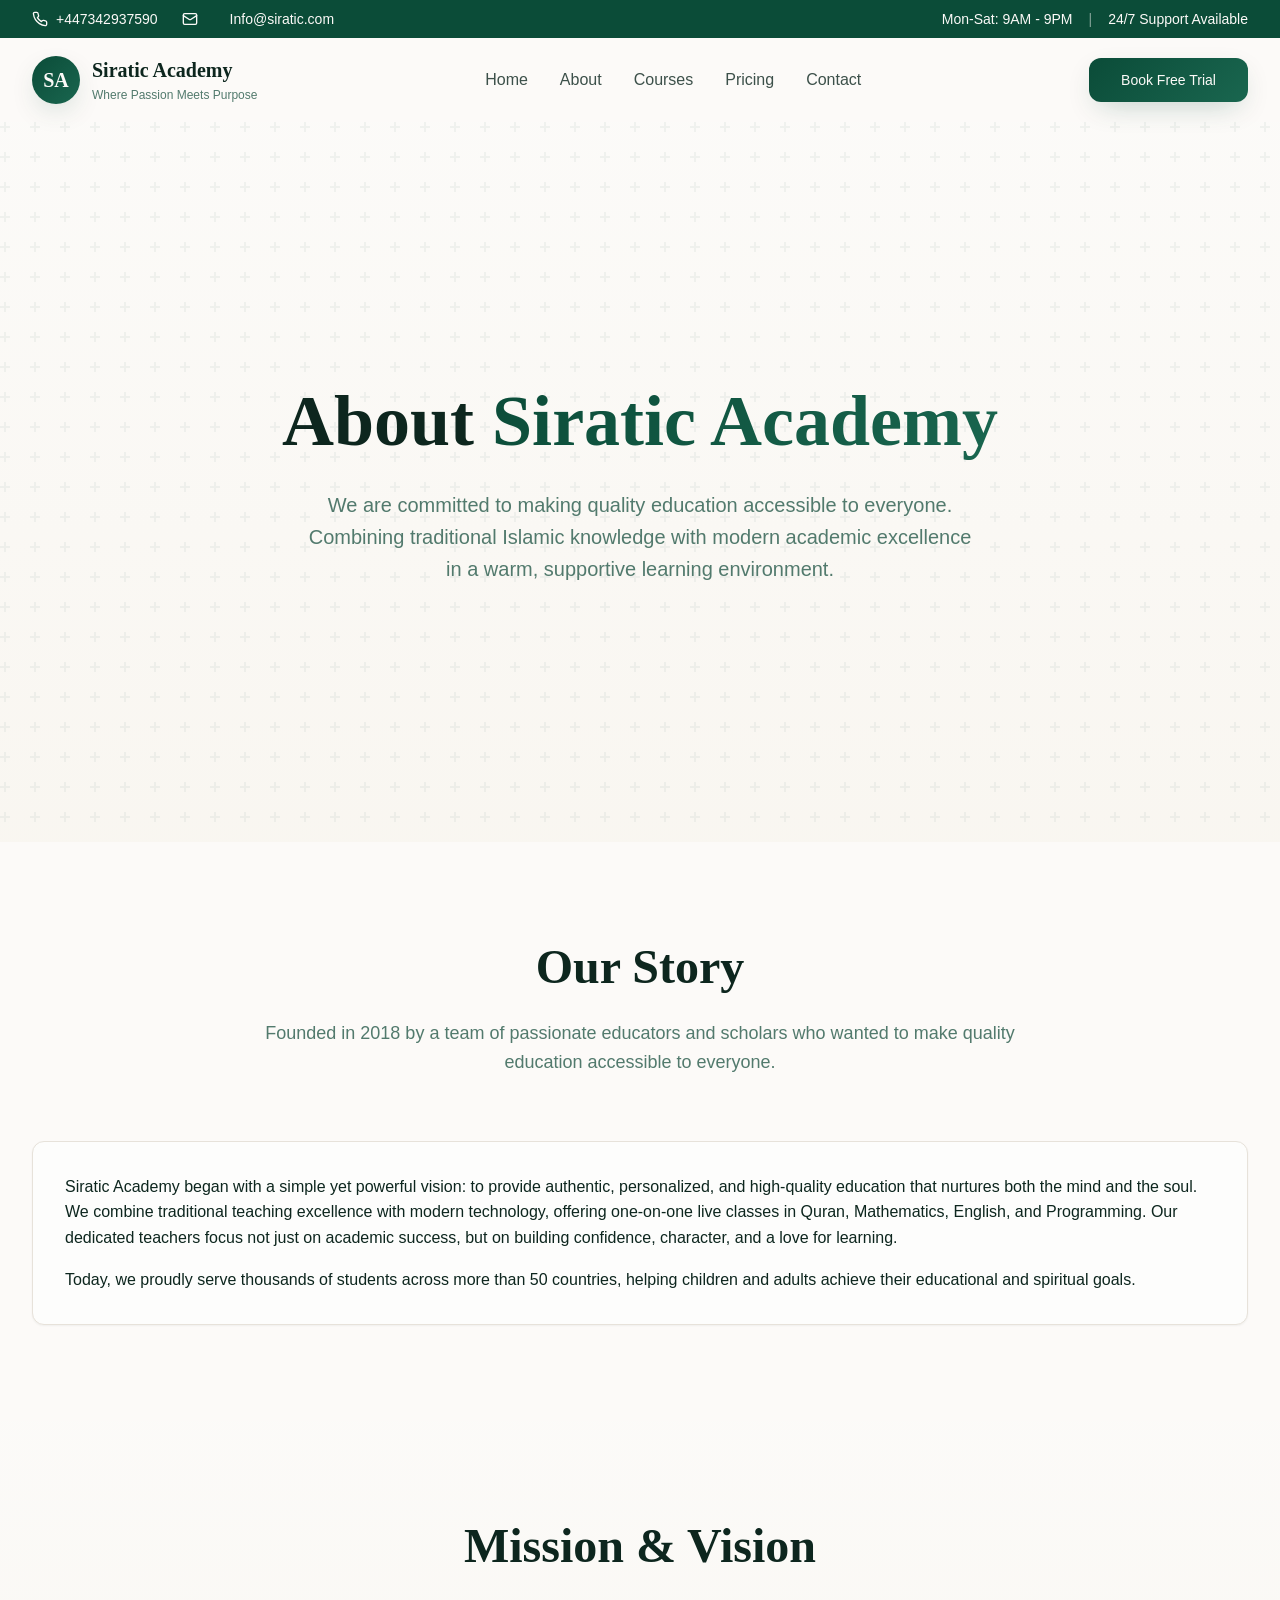
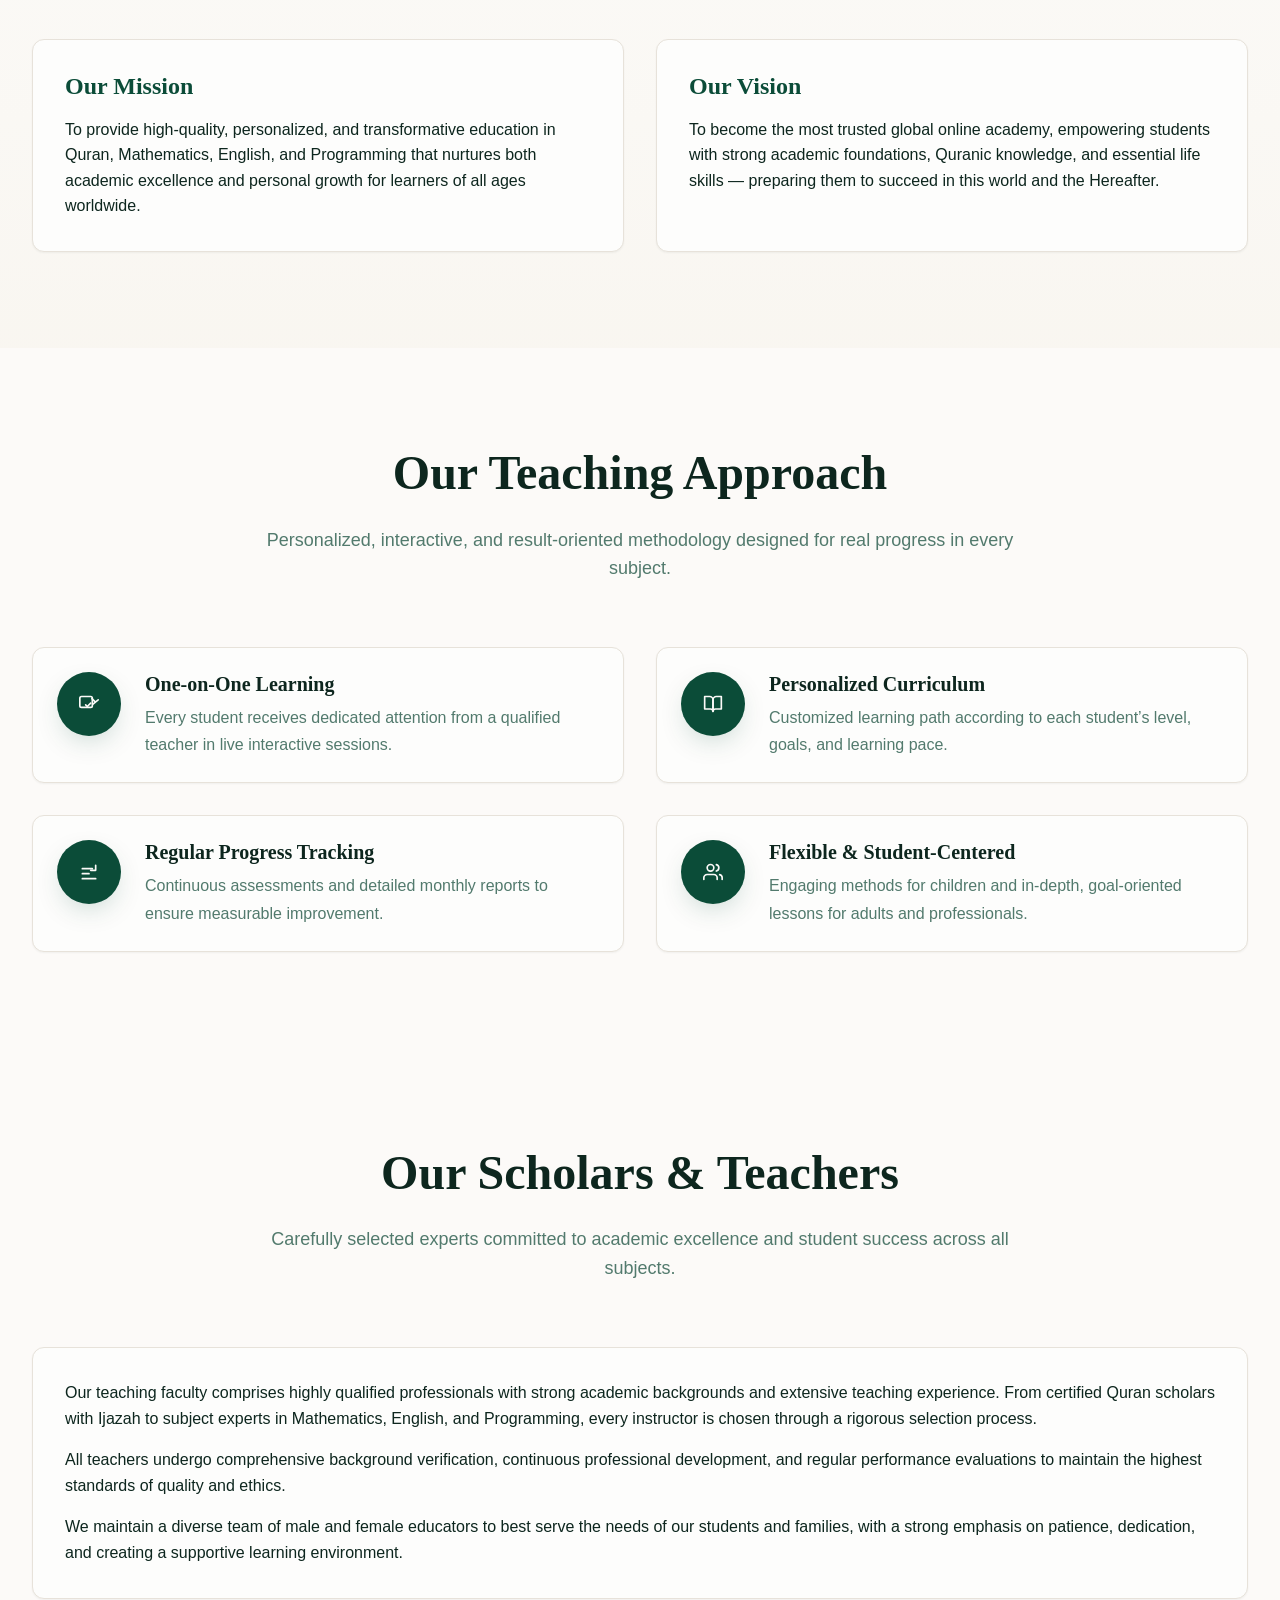
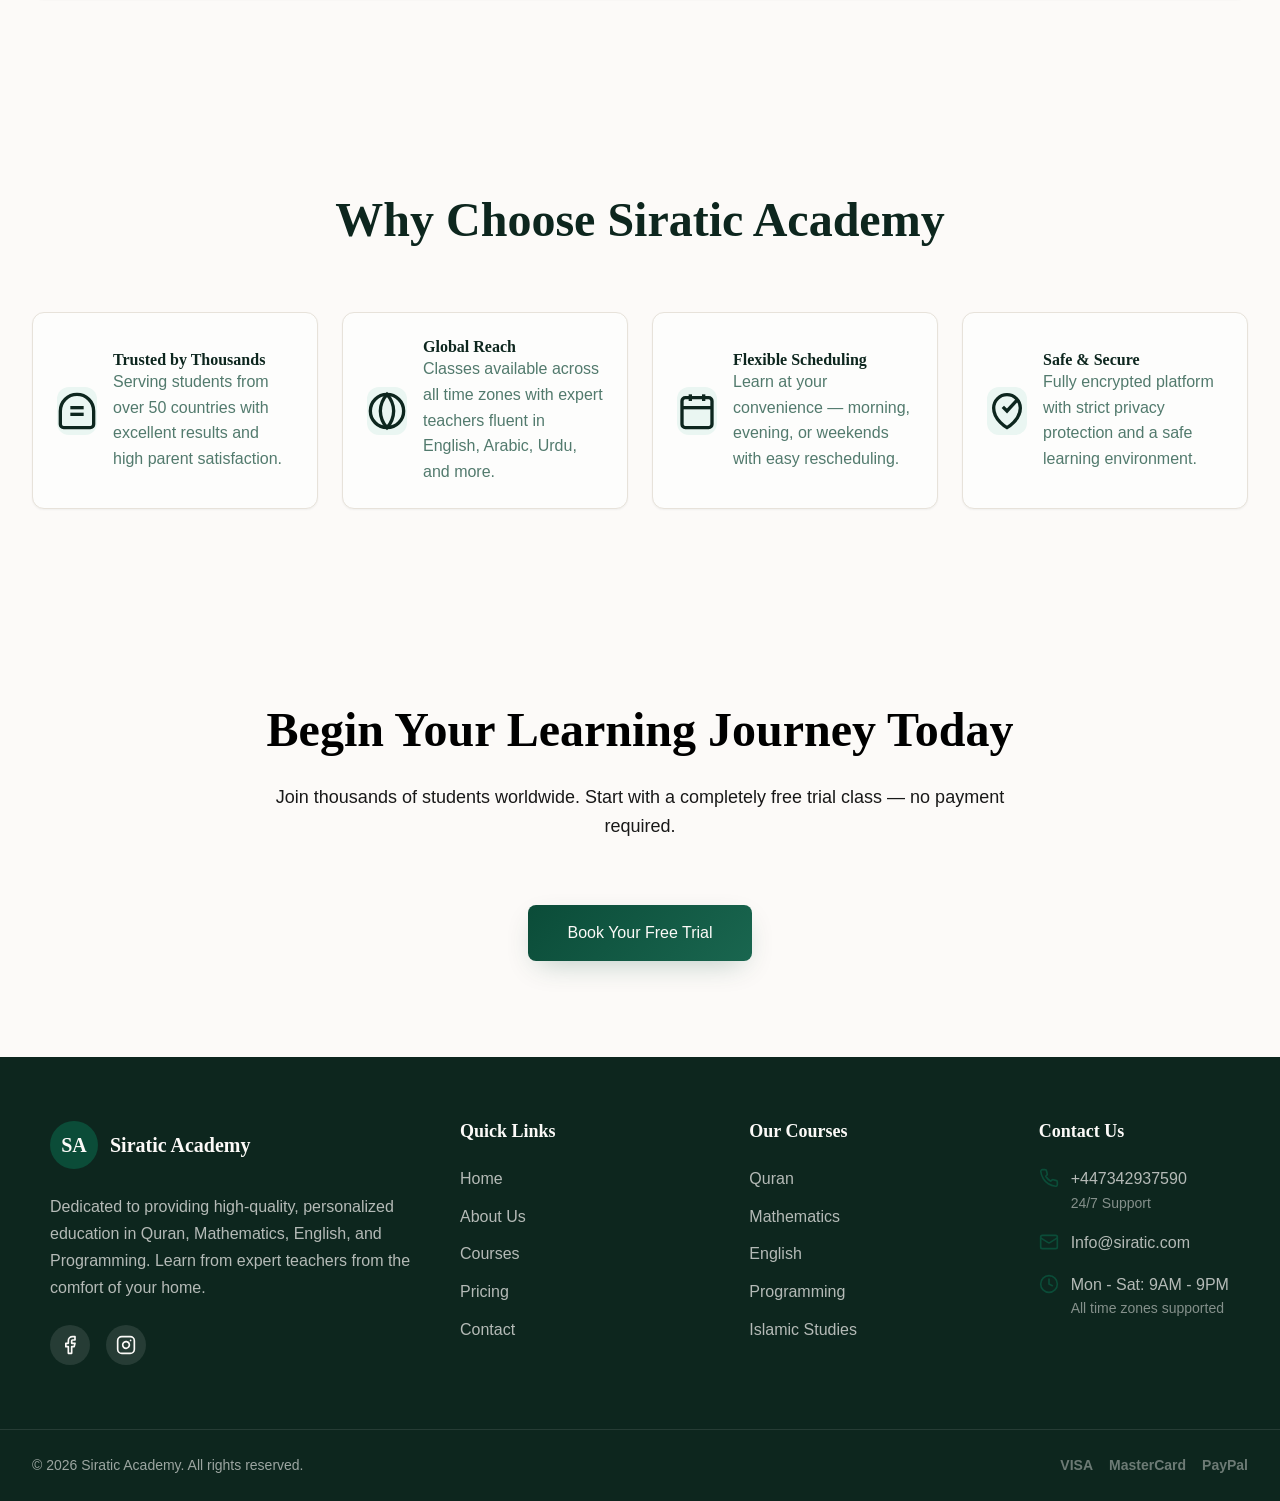
==== commit 18913cc1: "fixing the spell mistakes" ====
--- a/about.html
+++ b/about.html
@@ -4,7 +4,7 @@
 <head>
     <meta charset="UTF-8">
     <meta name="viewport" content="width=device-width, initial-scale=1.0">
-    <title>About Us | Siratic Accadmey</title>
+    <title>About Us | Siratic Academy</title>
     <link rel="stylesheet" href="about.css">
 
     <!-- Google Fonts -->
@@ -63,7 +63,7 @@
                     <span>SA</span>
                 </div>
                 <div>
-                    <span class="header__logo-text">Siratic Accadmey</span>
+                    <span class="header__logo-text">Siratic Academy</span>
                     <p class="header__logo-tagline">Where Passion Meets Purpose
 
                     </p>
@@ -85,7 +85,7 @@
 
                 <a href="https://docs.google.com/forms/d/e/1FAIpQLSeA-UKHAkYyTyXwfdRo8a-2aaSMBLHVdf6XO2WjqPoiwn7AAw/viewform?usp=dialog"
                     rel="stylesheet" class="btn btn--hero btn--lg">Book Free Trial</a>
-               
+
             </div>
 
             <!-- Mobile Toggle -->
@@ -393,7 +393,8 @@
                     required.
                 </p>
             </div>
-            <button class="btn btn--xl" onclick="window.location.href='https://docs.google.com/forms/d/e/1FAIpQLSeA-UKHAkYyTyXwfdRo8a-2aaSMBLHVdf6XO2WjqPoiwn7AAw/viewform'">
+            <button class="btn btn--xl"
+                onclick="window.location.href='https://docs.google.com/forms/d/e/1FAIpQLSeA-UKHAkYyTyXwfdRo8a-2aaSMBLHVdf6XO2WjqPoiwn7AAw/viewform'">
                 Book Your Free Trial
             </button>
         </div>
@@ -407,7 +408,7 @@
                         <div class="footer__logo-icon">
                             <span>SA</span>
                         </div>
-                        <span class="footer__logo-text">Siratic Accadmey</span>
+                        <span class="footer__logo-text">Siratic Academy</span>
                     </div>
                     <p class="footer__about">Dedicated to providing high-quality, personalized education in Quran,
                         Mathematics,
@@ -438,12 +439,12 @@
                 <div>
                     <h4 class="footer__heading">Quick Links</h4>
                     <nav class="footer__links">
-                        <a href="#" class="footer__link">Home</a>
-                        <a href="#about" class="footer__link">About Us</a>
-                        <a href="#courses" class="footer__link">Courses</a>
+                        <a href="index.html" class="footer__link">Home</a>
+                        <a href="#" class="footer__link">About Us</a>
+                        <a href="courses.html" class="footer__link">Courses</a>
                         <!-- <a href="#teachers" class="footer__link">Teachers</a> -->
-                        <a href="#pricing" class="footer__link">Pricing</a>
-                        <a href="#contact" class="footer__link">Contact</a>
+                        <a href="pricing.html" class="footer__link">Pricing</a>
+                        <a href="contact.html" class="footer__link">Contact</a>
                     </nav>
                 </div>
 
